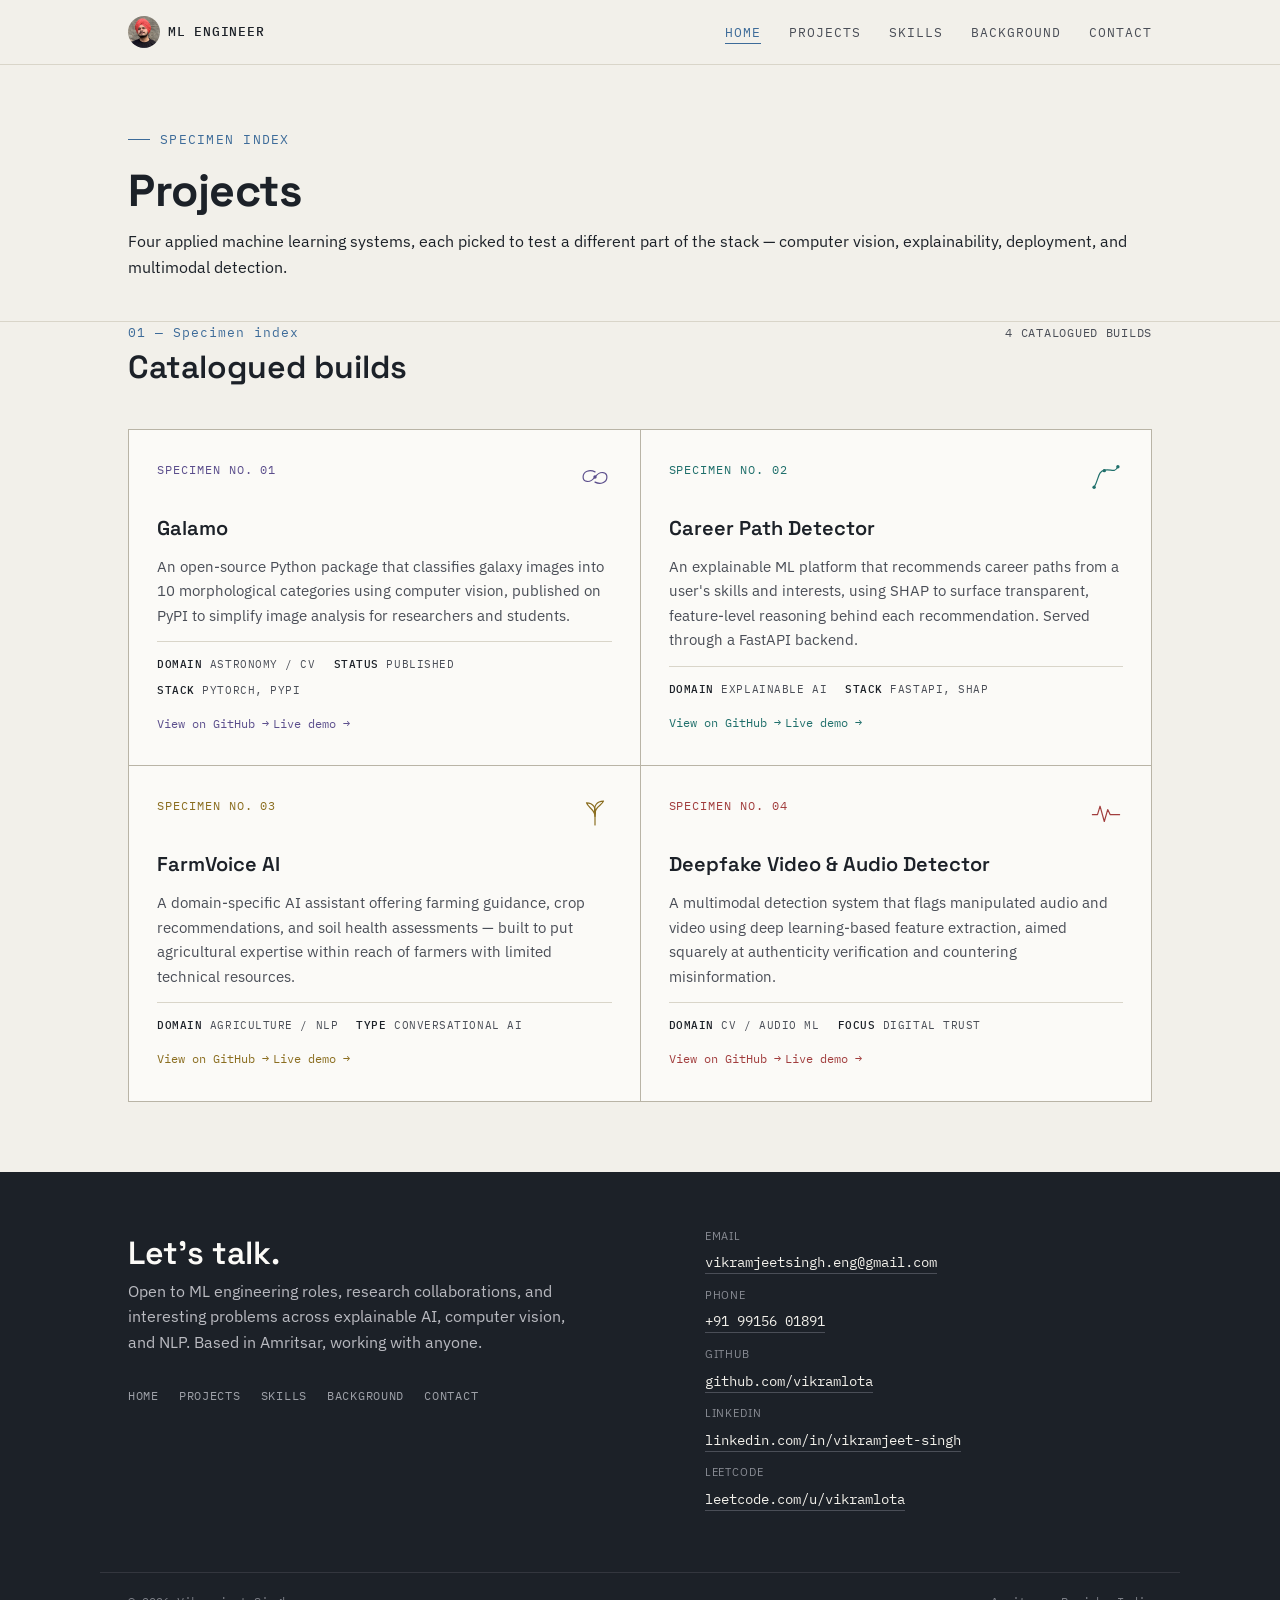
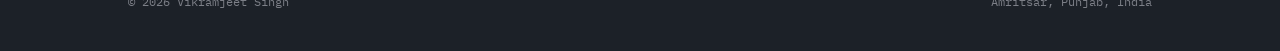
==== projects.html @ 78756aa5 "commit" ====
<!DOCTYPE html>
<html lang="en">
<head>
<meta charset="UTF-8">
<meta name="viewport" content="width=device-width, initial-scale=1.0">
<title>Projects — Vikramjeet Singh, Machine Learning Engineer</title>
<meta name="description" content="Applied machine learning projects by Vikramjeet Singh spanning computer vision, explainable AI, and NLP.">
<link rel="preconnect" href="https://fonts.googleapis.com">
<link rel="preconnect" href="https://fonts.gstatic.com" crossorigin>
<link href="https://fonts.googleapis.com/css2?family=Space+Grotesk:wght@400;500;600;700&family=IBM+Plex+Sans:wght@400;500;600&family=IBM+Plex+Mono:wght@400;500&display=swap" rel="stylesheet">
<link rel="stylesheet" href="style.css">
</head>
<body>

<header class="site">
  <nav class="nav">
    <a class="nav-mark" href="index.html"><img src="IMG_1596.jpg" alt="Vikramjeet Singh" class="nav-image">ML ENGINEER</a>
    <button class="nav-toggle" id="navToggle" aria-label="Toggle navigation" aria-expanded="false">
      <svg viewBox="0 0 24 24" fill="none" stroke="currentColor" stroke-width="2"><path d="M3 6h18M3 12h18M3 18h18" stroke-linecap="round"/></svg>
    </button>
    <ul class="nav-links" id="navLinks">
      <li><a href="index.html" aria-current="page">Home</a></li>
      <li><a href="projects.html">Projects</a></li>
      <li><a href="skills.html">Skills</a></li>
      <li><a href="background.html">Background</a></li>
      <li><a href="contact.html">Contact</a></li>
    </ul>
  </nav>
</header>

<main id="top">

  <section class="page-head" style="border-top:none;">
    <div class="wrap">
      <div class="eyebrow">Specimen index</div>
      <h1 class="headline">Projects</h1>
      <p class="lede">Four applied machine learning systems, each picked to test a different part of the stack — computer vision, explainability, deployment, and multimodal detection.</p>
    </div>
  </section>

  <!-- ================= WORK / SPECIMENS ================= -->
  <section id="work" style="padding-top:0;">
    <div class="wrap">
      <div class="section-head">
        <div>
          <div class="section-num">01 — Specimen index</div>
          <h2 class="section-title">Catalogued builds</h2>
        </div>
        <div class="section-note">4 catalogued builds</div>
      </div>
    </div>

    <div class="wrap" style="padding:0 28px;">
      <div class="specimens">

        <!-- Galamo -->
        <article class="specimen s-astro">
          <div class="specimen-top">
            <span class="specimen-id">SPECIMEN NO. 01</span>
            <svg class="specimen-icon" viewBox="0 0 40 40" fill="none" stroke="currentColor" stroke-width="1.4">
              <circle cx="20" cy="20" r="2" fill="currentColor" stroke="none"/>
              <path d="M20 20 C 26 12, 34 14, 34 20 C 34 27, 26 29, 20 26" stroke-linecap="round"/>
              <path d="M20 20 C 14 28, 6 26, 6 20 C 6 13, 14 11, 20 14" stroke-linecap="round"/>
            </svg>
          </div>
          <h3 class="specimen-title">Galamo</h3>
          <p>An open-source Python package that classifies galaxy images into 10 morphological categories using computer vision, published on PyPI to simplify image analysis for researchers and students.</p>
          <div class="specimen-meta">
            <span><b>Domain</b> Astronomy / CV</span>
            <span><b>Status</b> Published</span>
            <span><b>Stack</b> PyTorch, PyPI</span>
          </div>
          <div class="specimen-actions">
            <a class="specimen-link" href="https://github.com/vikramlota" target="_blank" rel="noopener">View on GitHub →</a>
            <a class="specimen-link" href="#" target="_blank" rel="noopener">Live demo →</a>
          </div>
        </article>

        <!-- Career Path Detector -->
        <article class="specimen s-career">
          <div class="specimen-top">
            <span class="specimen-id">SPECIMEN NO. 02</span>
            <svg class="specimen-icon" viewBox="0 0 40 40" fill="none" stroke="currentColor" stroke-width="1.4">
              <path d="M6 32 C 12 22, 10 14, 18 12 S 30 16, 34 8" stroke-linecap="round"/>
              <circle cx="6" cy="32" r="2" fill="currentColor" stroke="none"/>
              <circle cx="18" cy="12.5" r="2" fill="currentColor" stroke="none"/>
              <circle cx="34" cy="8" r="2" fill="currentColor" stroke="none"/>
            </svg>
          </div>
          <h3 class="specimen-title">Career Path Detector</h3>
          <p>An explainable ML platform that recommends career paths from a user's skills and interests, using SHAP to surface transparent, feature-level reasoning behind each recommendation. Served through a FastAPI backend.</p>
          <div class="specimen-meta">
            <span><b>Domain</b> Explainable AI</span>
            <span><b>Stack</b> FastAPI, SHAP</span>
          </div>
          <div class="specimen-actions">
            <a class="specimen-link" href="#" aria-disabled="true">View on GitHub →</a>
            <a class="specimen-link" href="#" aria-disabled="true">Live demo →</a>
          </div>
        </article>

        <!-- FarmVoice -->
        <article class="specimen s-farm">
          <div class="specimen-top">
            <span class="specimen-id">SPECIMEN NO. 03</span>
            <svg class="specimen-icon" viewBox="0 0 40 40" fill="none" stroke="currentColor" stroke-width="1.4">
              <path d="M20 34 V16" stroke-linecap="round"/>
              <path d="M20 24 C 20 16, 12 14, 10 8 C 18 8, 22 14, 20 24" stroke-linecap="round" stroke-linejoin="round"/>
              <path d="M20 20 C 20 13, 28 11, 30 6 C 22 6, 18 12, 20 20" stroke-linecap="round" stroke-linejoin="round"/>
            </svg>
          </div>
          <h3 class="specimen-title">FarmVoice AI</h3>
          <p>A domain-specific AI assistant offering farming guidance, crop recommendations, and soil health assessments — built to put agricultural expertise within reach of farmers with limited technical resources.</p>
          <div class="specimen-meta">
            <span><b>Domain</b> Agriculture / NLP</span>
            <span><b>Type</b> Conversational AI</span>
          </div>
          <div class="specimen-actions">
            <a class="specimen-link" href="#" aria-disabled="true">View on GitHub →</a>
            <a class="specimen-link" href="#" aria-disabled="true">Live demo →</a>
          </div>
        </article>

        <!-- Deepfake Detector -->
        <article class="specimen s-deepfake">
          <div class="specimen-top">
            <span class="specimen-id">SPECIMEN NO. 04</span>
            <svg class="specimen-icon" viewBox="0 0 40 40" fill="none" stroke="currentColor" stroke-width="1.4">
              <path d="M4 22 L10 22 L13 12 L18 30 L22 16 L25 22 L36 22" stroke-linecap="round" stroke-linejoin="round"/>
            </svg>
          </div>
          <h3 class="specimen-title">Deepfake Video &amp; Audio Detector</h3>
          <p>A multimodal detection system that flags manipulated audio and video using deep learning-based feature extraction, aimed squarely at authenticity verification and countering misinformation.</p>
          <div class="specimen-meta">
            <span><b>Domain</b> CV / Audio ML</span>
            <span><b>Focus</b> Digital trust</span>
          </div>
          <div class="specimen-actions">
            <a class="specimen-link" href="#" aria-disabled="true">View on GitHub →</a>
            <a class="specimen-link" href="#" aria-disabled="true">Live demo →</a>
          </div>
        </article>

      </div>
    </div>
  </section>

</main>

<!-- ================= FOOTER / CONTACT ================= -->
<footer class="site">
  <div class="wrap">
    <div>
      <h2 class="section-title">Let's talk.</h2>
      <p class="lede">Open to ML engineering roles, research collaborations, and interesting problems across explainable AI, computer vision, and NLP. Based in Amritsar, working with anyone.</p>
      <ul class="foot-nav">
        <li><a href="index.html">Home</a></li>
        <li><a href="projects.html">Projects</a></li>
        <li><a href="skills.html">Skills</a></li>
        <li><a href="background.html">Background</a></li>
        <li><a href="contact.html">Contact</a></li>
      </ul>
    </div>
    <ul class="contact-list">
      <li>
        <span class="contact-label">Email</span>
        <a href="mailto:vikramjeetsingh.eng@gmail.com">vikramjeetsingh.eng@gmail.com</a>
      </li>
      <li>
        <span class="contact-label">Phone</span>
        <a href="tel:+919915601891">+91 99156 01891</a>
      </li>
      <li>
        <span class="contact-label">GitHub</span>
        <a href="https://github.com/vikramlota" target="_blank" rel="noopener">github.com/vikramlota</a>
      </li>
      <li>
        <span class="contact-label">LinkedIn</span>
        <a href="https://linkedin.com/in/vikramjeet-singh-8a36071a4" target="_blank" rel="noopener">linkedin.com/in/vikramjeet-singh</a>
      </li>
      <li>
        <span class="contact-label">LeetCode</span>
        <a href="https://leetcode.com/u/vikramlota/" target="_blank" rel="noopener">leetcode.com/u/vikramlota</a>
      </li>
    </ul>
  </div>
  <div class="foot-bottom">
    <span>© 2026 Vikramjeet Singh</span>
    <span>Amritsar, Punjab, India</span>
  </div>
</footer>

<script src="script.js"></script>
</body>
</html>
---- style.css ----
:root{
  --paper: #F2F0EA;
  --paper-raised: #FBFAF7;
  --ink: #1C2128;
  --ink-soft: #4A4E57;
  --line: #D9D5C9;
  --line-strong: #B9B4A6;

  --c-astro: #5B4E8C;
  --c-astro-soft: #ECEAF5;
  --c-career: #1F6F6B;
  --c-career-soft: #E7F1F0;
  --c-farm: #8A6D1F;
  --c-farm-soft: #F4EEDD;
  --c-deepfake: #A13D3D;
  --c-deepfake-soft: #F6E9E9;
  --c-util: #3D6B99;

  --display: 'Space Grotesk', sans-serif;
  --body: 'IBM Plex Sans', sans-serif;
  --mono: 'IBM Plex Mono', monospace;
}

*{ box-sizing:border-box; margin:0; padding:0; }
html{ scroll-behavior:smooth; }
body{
  background:var(--paper);
  color:var(--ink);
  font-family:var(--body);
  font-size:16px;
  line-height:1.6;
  -webkit-font-smoothing:antialiased;
}
@media (prefers-reduced-motion: reduce){
  html{ scroll-behavior:auto; }
  *{ animation-duration:0.001ms !important; animation-iteration-count:1 !important; transition-duration:0.001ms !important; }
}

a{ color:inherit; }
:focus-visible{ outline:2px solid var(--c-util); outline-offset:3px; }

.wrap{ max-width:1080px; margin:0 auto; padding:0 28px; }

/* ---------- NAV ---------- */
header.site{
  position:sticky; top:0; z-index:50;
  background:rgba(242,240,234,0.92);
  backdrop-filter:blur(6px);
  border-bottom:1px solid var(--line);
}
.nav{
  display:flex; align-items:center; justify-content:space-between;
  padding:16px 28px;
  max-width:1080px; margin:0 auto;
  position:relative;
}
.nav-mark{
  font-family:var(--mono); font-size:13px; letter-spacing:0.06em;
  text-decoration:none; color:var(--ink); font-weight:500;
  display:flex; align-items:center; gap:8px;
}
.nav-image{
  width:32px; height:32px; border-radius:50%; object-fit:cover;
  display:block; flex-shrink:0;
}
.nav-mark span{ color:var(--c-util); }
.nav-links{ display:flex; gap:28px; list-style:none; }
.nav-links a{
  font-family:var(--mono); font-size:12.5px; text-transform:uppercase;
  letter-spacing:0.08em; text-decoration:none; color:var(--ink-soft);
  padding-bottom:3px; border-bottom:1px solid transparent;
  transition:color .15s, border-color .15s;
}
.nav-links a:hover{ color:var(--ink); border-color:var(--line-strong); }
.nav-links a[aria-current="page"]{ color:var(--c-util); border-color:var(--c-util); }

.nav-toggle{
  display:none; background:none; border:1px solid var(--line-strong);
  width:38px; height:34px; align-items:center; justify-content:center;
  cursor:pointer; color:var(--ink);
}
.nav-toggle svg{ width:18px; height:18px; }

/* ---------- HERO ---------- */
.hero{ padding:88px 0 64px; position:relative; overflow:hidden; }
.hero-grid{
  display:grid; grid-template-columns:1.4fr 1fr; gap:48px; align-items:start;
}
.eyebrow{
  font-family:var(--mono); font-size:12.5px; letter-spacing:0.1em;
  text-transform:uppercase; color:var(--c-util); margin-bottom:18px;
  display:flex; align-items:center; gap:10px;
}
.eyebrow::before{
  content:''; width:22px; height:1px; background:var(--c-util);
}
h1.headline{
  font-family:var(--display); font-weight:700;
  font-size:clamp(2.2rem, 4.4vw, 3.4rem);
  line-height:1.08; letter-spacing:-0.01em; margin-bottom:22px;
}
h1.headline em{
  font-style:normal; color:var(--c-astro);
}
.hero p.lede{
  font-size:1.08rem; color:var(--ink-soft); max-width:46ch; margin-bottom:30px;
}
.hero-actions{ display:flex; gap:14px; flex-wrap:wrap; }
.btn{
  font-family:var(--mono); font-size:13px; text-transform:uppercase; letter-spacing:0.05em;
  padding:12px 20px; text-decoration:none; display:inline-flex; align-items:center; gap:8px;
  border:1px solid var(--ink); transition:background .15s, color .15s;
  background:none; cursor:pointer;
}
.btn-primary{ background:var(--ink); color:var(--paper-raised); }
.btn-primary:hover{ background:transparent; color:var(--ink); }
.btn-ghost{ background:transparent; color:var(--ink); }
.btn-ghost:hover{ background:var(--ink); color:var(--paper-raised); }

/* coordinate card */
.field-card{
  border:1px solid var(--line-strong); background:var(--paper-raised);
  padding:22px 22px 18px; font-family:var(--mono); font-size:12.5px;
  color:var(--ink-soft);
}
.field-card .fc-image{
  width:100%; height:auto; display:block; margin-bottom:16px;
  border-radius:8px; object-fit:cover; aspect-ratio:1;
}
.field-card .fc-title{
  text-transform:uppercase; letter-spacing:0.08em; color:var(--ink);
  font-size:12px; margin-bottom:14px; display:flex; justify-content:space-between;
}
.field-card dl{ display:grid; grid-template-columns:auto 1fr; gap:6px 14px; }
.field-card dt{ color:var(--ink-soft); opacity:0.75; }
.field-card dd{ color:var(--ink); text-align:right; }
.field-card .fc-orbit{ margin-top:16px; }
.field-card svg{ display:block; width:100%; height:auto; }

/* ---------- PAGE HEADER (non-home pages) ---------- */
.page-head{ padding:64px 0 40px; border-top:none; }
.page-head h1.headline{ font-size:clamp(1.9rem, 3.6vw, 2.8rem); margin-bottom:14px; }
.page-head p.lede{ margin-bottom:0; }

/* ---------- SECTION SHELL ---------- */
section{ padding:70px 0; border-top:1px solid var(--line); }
.section-head{
  display:flex; align-items:baseline; justify-content:space-between;
  margin-bottom:36px; flex-wrap:wrap; gap:10px;
}
.section-num{
  font-family:var(--mono); font-size:12.5px; color:var(--c-util); letter-spacing:0.08em;
}
h2.section-title{
  font-family:var(--display); font-weight:600; font-size:clamp(1.5rem,2.6vw,2rem);
}
.section-note{
  font-family:var(--mono); font-size:12px; color:var(--ink-soft); text-transform:uppercase; letter-spacing:0.06em;
}

/* ---------- SPECIMENS / PROJECTS ---------- */
.specimens{ display:grid; grid-template-columns:repeat(2, 1fr); gap:1px; background:var(--line-strong); border:1px solid var(--line-strong); }
.specimen{
  background:var(--paper-raised); padding:30px 28px; position:relative;
  transition:background .18s;
}
.specimen:hover{ background:var(--sp-soft, var(--paper)); }
.specimen-top{
  display:flex; justify-content:space-between; align-items:flex-start; margin-bottom:18px;
}
.specimen-id{
  font-family:var(--mono); font-size:12px; letter-spacing:0.08em; color:var(--sp-color, var(--ink-soft));
}
.specimen-icon{ width:34px; height:34px; color:var(--sp-color, var(--ink)); flex-shrink:0; }
h3.specimen-title{
  font-family:var(--display); font-size:1.25rem; font-weight:600; margin-bottom:10px;
}
.specimen p{ color:var(--ink-soft); font-size:0.96rem; margin-bottom:14px; }
.specimen-meta{
  display:flex; flex-wrap:wrap; gap:8px 18px; font-family:var(--mono); font-size:11px;
  text-transform:uppercase; letter-spacing:0.05em; color:var(--ink-soft);
  border-top:1px solid var(--line); padding-top:14px;
}
.specimen-meta b{ color:var(--ink); font-weight:500; }
.specimen-link{
  display:inline-flex; align-items:center; gap:6px; margin-top:14px;
  font-family:var(--mono); font-size:12px; text-decoration:none; color:var(--sp-color, var(--c-util));
  border-bottom:1px solid transparent;
}
.specimen-link:hover{ border-color:currentColor; }

.s-astro    { --sp-color:var(--c-astro);    --sp-soft:var(--c-astro-soft); }
.s-career   { --sp-color:var(--c-career);   --sp-soft:var(--c-career-soft); }
.s-farm     { --sp-color:var(--c-farm);     --sp-soft:var(--c-farm-soft); }
.s-deepfake { --sp-color:var(--c-deepfake); --sp-soft:var(--c-deepfake-soft); }

/* ---------- SKILLS PANEL ---------- */
.panel{
  border:1px solid var(--line-strong); background:var(--paper-raised);
}
.panel-row{
  display:grid; grid-template-columns:200px 1fr; gap:20px;
  padding:18px 24px; border-bottom:1px solid var(--line);
}
.panel-row:last-child{ border-bottom:none; }
.panel-label{
  font-family:var(--mono); font-size:12px; text-transform:uppercase; letter-spacing:0.07em;
  color:var(--c-util); padding-top:3px;
}
.chips{ display:flex; flex-wrap:wrap; gap:8px; }
.chip{
  font-family:var(--mono); font-size:12.5px; padding:5px 11px;
  border:1px solid var(--line-strong); color:var(--ink-soft); background:var(--paper);
}

/* ---------- PROFICIENCY BARS (skills page) ---------- */
.proficiency{ border:1px solid var(--line-strong); background:var(--paper-raised); }
.prof-row{
  display:grid; grid-template-columns:180px 1fr 46px; align-items:center; gap:18px;
  padding:16px 24px; border-bottom:1px solid var(--line);
}
.prof-row:last-child{ border-bottom:none; }
.prof-name{ font-family:var(--mono); font-size:13px; color:var(--ink); }
.prof-track{ height:6px; background:var(--line); position:relative; }
.prof-fill{ position:absolute; top:0; left:0; bottom:0; background:var(--c-util); }
.prof-pct{ font-family:var(--mono); font-size:11.5px; color:var(--ink-soft); text-align:right; }

/* ---------- EDUCATION / CERTS ---------- */
.two-col{ display:grid; grid-template-columns:1fr 1fr; gap:48px; }
.entry{ margin-bottom:22px; }
.entry:last-child{ margin-bottom:0; }
.entry-top{ display:flex; justify-content:space-between; gap:12px; align-items:baseline; }
.entry-title{ font-family:var(--display); font-weight:600; font-size:1.05rem; }
.entry-meta{ font-family:var(--mono); font-size:12px; color:var(--ink-soft); white-space:nowrap; }
.entry-sub{ color:var(--ink-soft); font-size:0.94rem; margin-top:3px; }
.entry-desc{ color:var(--ink-soft); font-size:0.92rem; margin-top:8px; max-width:60ch; }

/* ---------- STATS ---------- */
.stats{ display:grid; grid-template-columns:repeat(4, 1fr); border:1px solid var(--line-strong); background:var(--line-strong); gap:1px; }
.stat{ background:var(--paper-raised); padding:26px 20px; text-align:left; }
.stat-num{ font-family:var(--display); font-size:2.1rem; font-weight:700; color:var(--c-util); line-height:1; }
.stat-label{ font-family:var(--mono); font-size:11.5px; text-transform:uppercase; letter-spacing:0.06em; color:var(--ink-soft); margin-top:8px; }

/* ---------- INTERESTS ---------- */
.tags-flow{ display:flex; flex-wrap:wrap; gap:10px; }
.tag-flow{
  font-family:var(--mono); font-size:13px; padding:7px 14px;
  border:1px solid var(--line-strong); color:var(--ink);
}

/* ---------- PIPELINE (home signature element) ---------- */
.pipeline{
  border:1px solid var(--line-strong); background:var(--paper-raised);
  display:grid; grid-template-columns:repeat(4,1fr);
}
.pipe-step{
  padding:22px 20px; border-right:1px solid var(--line); position:relative;
}
.pipe-step:last-child{ border-right:none; }
.pipe-step::after{
  content:'→'; position:absolute; right:-11px; top:50%; transform:translateY(-50%);
  font-family:var(--mono); color:var(--line-strong); font-size:14px; z-index:1;
  background:var(--paper-raised); width:20px; text-align:center;
}
.pipe-step:last-child::after{ content:''; }
.pipe-num{ font-family:var(--mono); font-size:11px; color:var(--c-util); letter-spacing:0.08em; margin-bottom:8px; }
.pipe-title{ font-family:var(--display); font-weight:600; font-size:0.98rem; margin-bottom:6px; }
.pipe-desc{ font-family:var(--body); font-size:0.85rem; color:var(--ink-soft); }

/* ---------- CONTACT PAGE ---------- */
.contact-grid{ display:grid; grid-template-columns:1.2fr 1fr; gap:48px; }
.contact-card-list{ list-style:none; border:1px solid var(--line-strong); background:var(--paper-raised); }
.contact-card-list li{ padding:18px 22px; border-bottom:1px solid var(--line); display:flex; justify-content:space-between; align-items:baseline; flex-wrap:wrap; gap:6px; }
.contact-card-list li:last-child{ border-bottom:none; }
.contact-card-label{ font-family:var(--mono); font-size:11.5px; text-transform:uppercase; letter-spacing:0.08em; color:var(--ink-soft); }
.contact-card-list a{ font-family:var(--mono); font-size:14px; text-decoration:none; color:var(--c-util); border-bottom:1px solid transparent; }
.contact-card-list a:hover{ border-color:var(--c-util); }

/* ---------- FOOTER ---------- */
footer.site{
  background:var(--ink); color:var(--paper); padding:56px 0 40px;
}
footer .wrap{ display:grid; grid-template-columns:1.2fr 1fr; gap:40px; }
footer h2.section-title{ color:var(--paper-raised); }
footer .lede{ color:#B9BAC0; max-width:44ch; margin-bottom:26px; }
.contact-list{ list-style:none; }
.contact-list li{ margin-bottom:12px; }
.contact-list a{
  text-decoration:none; font-family:var(--mono); font-size:14px;
  color:var(--paper); border-bottom:1px solid #4A4E57; padding-bottom:2px;
  transition:border-color .15s, color .15s;
}
.contact-list a:hover{ border-color:var(--paper); }
.contact-label{
  display:block; font-size:11px; text-transform:uppercase; letter-spacing:0.08em;
  color:#8A8D95; margin-bottom:4px;
}
.foot-bottom{
  max-width:1080px; margin:48px auto 0; padding:20px 28px 0;
  border-top:1px solid #33363E; font-family:var(--mono); font-size:11.5px; color:#7C7F87;
  display:flex; justify-content:space-between; flex-wrap:wrap; gap:8px;
}
.foot-nav{ display:flex; gap:20px; flex-wrap:wrap; list-style:none; margin-top:26px; }
.foot-nav a{ font-family:var(--mono); font-size:12px; text-transform:uppercase; letter-spacing:0.06em; text-decoration:none; color:#9EA1A8; border-bottom:1px solid transparent; }
.foot-nav a:hover{ color:var(--paper); border-color:#4A4E57; }

/* ---------- RESPONSIVE ---------- */
@media (max-width: 860px){
  .nav-links{
    display:none; position:absolute; top:100%; left:0; right:0;
    background:var(--paper-raised); border-bottom:1px solid var(--line-strong);
    flex-direction:column; gap:0; padding:8px 0;
  }
  .nav-links.open{ display:flex; }
  .nav-links a{ padding:14px 28px; border-bottom:1px solid var(--line); width:100%; }
  .nav-toggle{ display:flex; }
  .hero-grid{ grid-template-columns:1fr; }
  .specimens{ grid-template-columns:1fr; }
  .stats{ grid-template-columns:repeat(2,1fr); }
  .two-col{ grid-template-columns:1fr; gap:36px; }
  footer .wrap{ grid-template-columns:1fr; }
  .panel-row{ grid-template-columns:1fr; gap:8px; }
  .prof-row{ grid-template-columns:1fr; gap:6px; }
  .prof-pct{ text-align:left; }
  .pipeline{ grid-template-columns:1fr; }
  .pipe-step{ border-right:none; border-bottom:1px solid var(--line); }
  .pipe-step::after{ content:'↓'; right:auto; left:20px; top:auto; bottom:-11px; transform:none; }
  .pipe-step:last-child{ border-bottom:none; }
  .contact-grid{ grid-template-columns:1fr; }
}
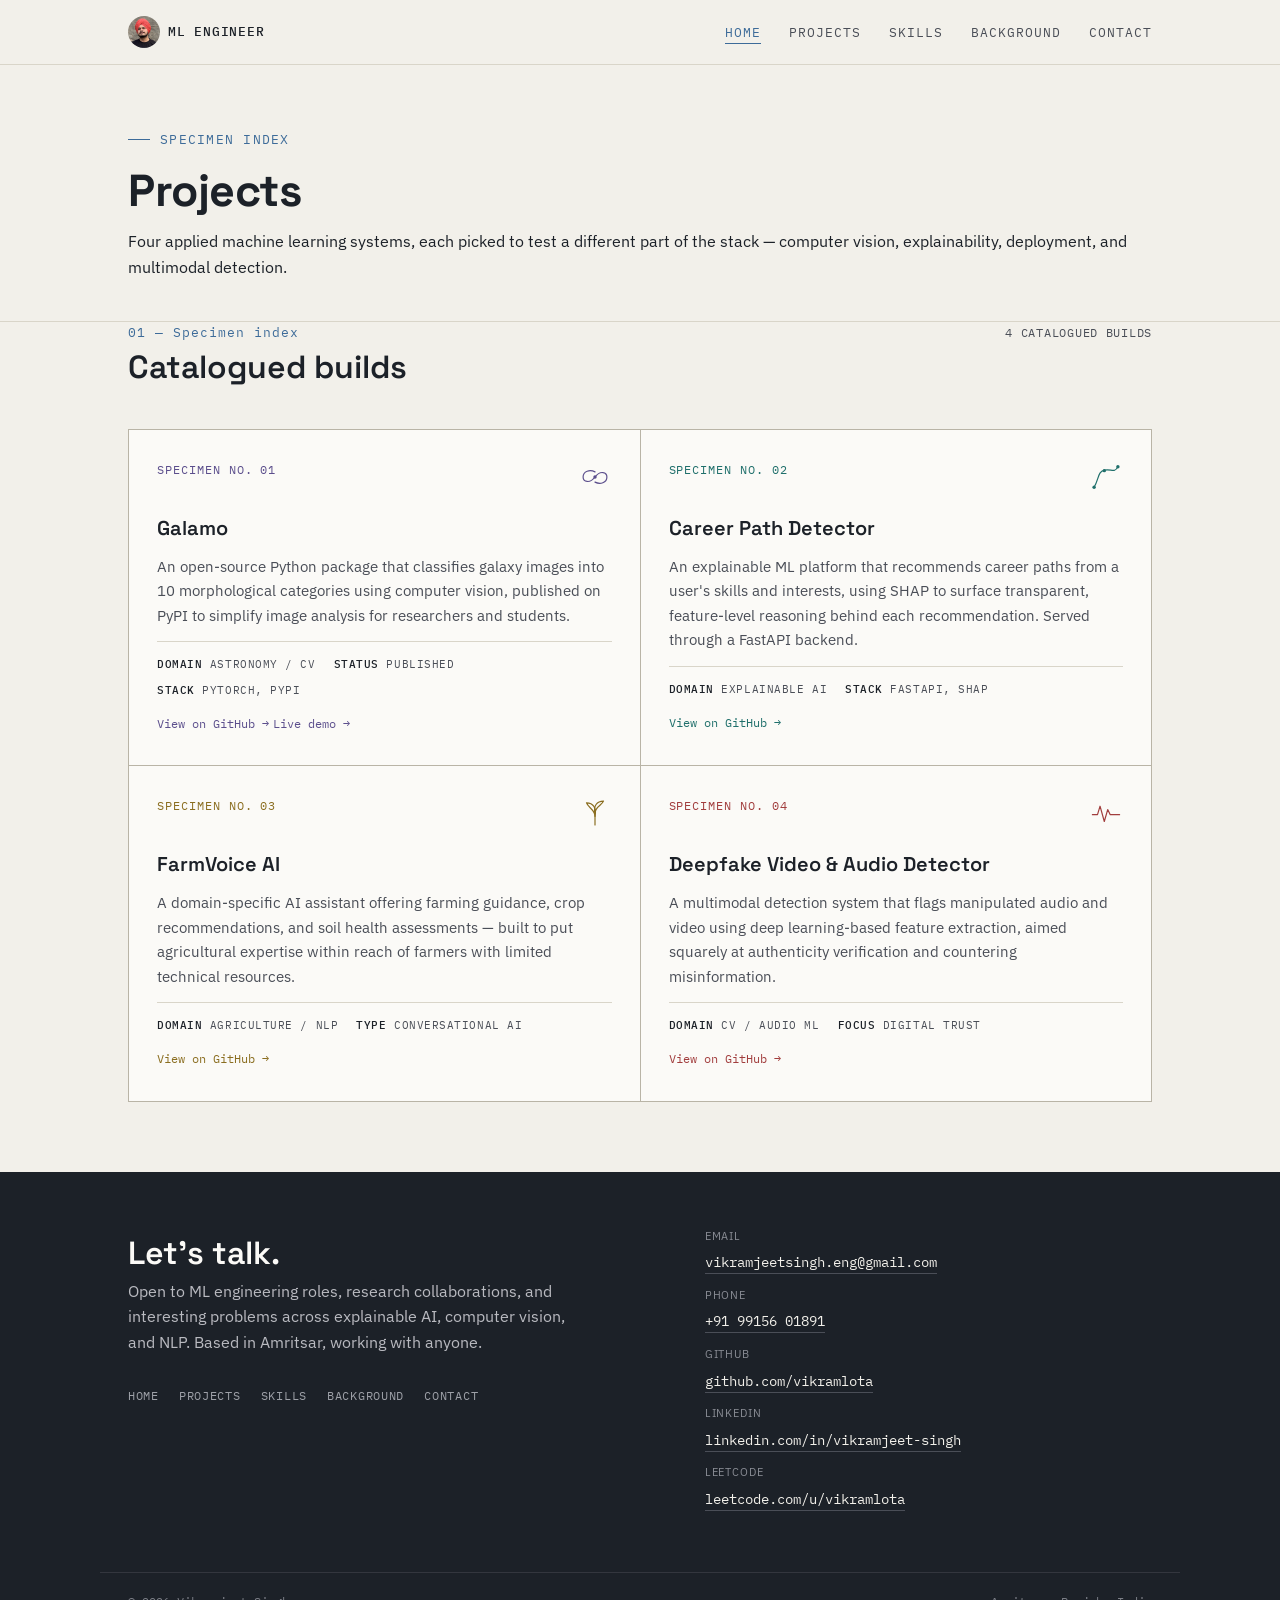
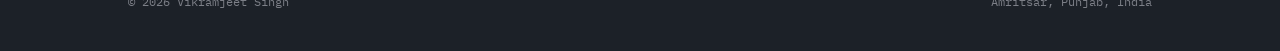
==== commit 02bdf8c8: "added links of projects" ====
--- a/projects.html
+++ b/projects.html
@@ -71,8 +71,8 @@
             <span><b>Stack</b> PyTorch, PyPI</span>
           </div>
           <div class="specimen-actions">
-            <a class="specimen-link" href="https://github.com/vikramlota" target="_blank" rel="noopener">View on GitHub →</a>
-            <a class="specimen-link" href="#" target="_blank" rel="noopener">Live demo →</a>
+            <a class="specimen-link" href="https://github.com/galamo-org" target="_blank" rel="noopener">View on GitHub →</a>
+            <a class="specimen-link" href="https://www.galamo.org/" target="_blank" rel="noopener">Live demo →</a>
           </div>
         </article>
 
@@ -94,9 +94,9 @@
             <span><b>Stack</b> FastAPI, SHAP</span>
           </div>
           <div class="specimen-actions">
-            <a class="specimen-link" href="#" aria-disabled="true">View on GitHub →</a>
-            <a class="specimen-link" href="#" aria-disabled="true">Live demo →</a>
-          </div>
+            <a class="specimen-link" href="https://github.com/vikramlota/career-path-detector" target="_blank" rel="noopener">View on GitHub →</a>
+            <!-- <a class="specimen-link" href="https://github.com/vikramlota/career-path-detector" target="_blank" rel="noopener">Live demo →</a>
+           --></div>
         </article>
 
         <!-- FarmVoice -->
@@ -116,8 +116,8 @@
             <span><b>Type</b> Conversational AI</span>
           </div>
           <div class="specimen-actions">
-            <a class="specimen-link" href="#" aria-disabled="true">View on GitHub →</a>
-            <a class="specimen-link" href="#" aria-disabled="true">Live demo →</a>
+            <a class="specimen-link" href="https://github.com/vikramlota/farmvoice-ai" target="_blank" rel="noopener">View on GitHub →</a>
+            <!-- <a class="specimen-link" href="" target="_blank" rel="noopener">Live demo →</a> -->
           </div>
         </article>
 
@@ -136,8 +136,8 @@
             <span><b>Focus</b> Digital trust</span>
           </div>
           <div class="specimen-actions">
-            <a class="specimen-link" href="#" aria-disabled="true">View on GitHub →</a>
-            <a class="specimen-link" href="#" aria-disabled="true">Live demo →</a>
+            <a class="specimen-link" href="https://github.com/Aprampreet/cgchacks/tree/main/models" aria-disabled="true">View on GitHub →</a>
+           <!-- <a class="specimen-link" href="#" aria-disabled="true">Live demo →</a> -->
           </div>
         </article>
 
